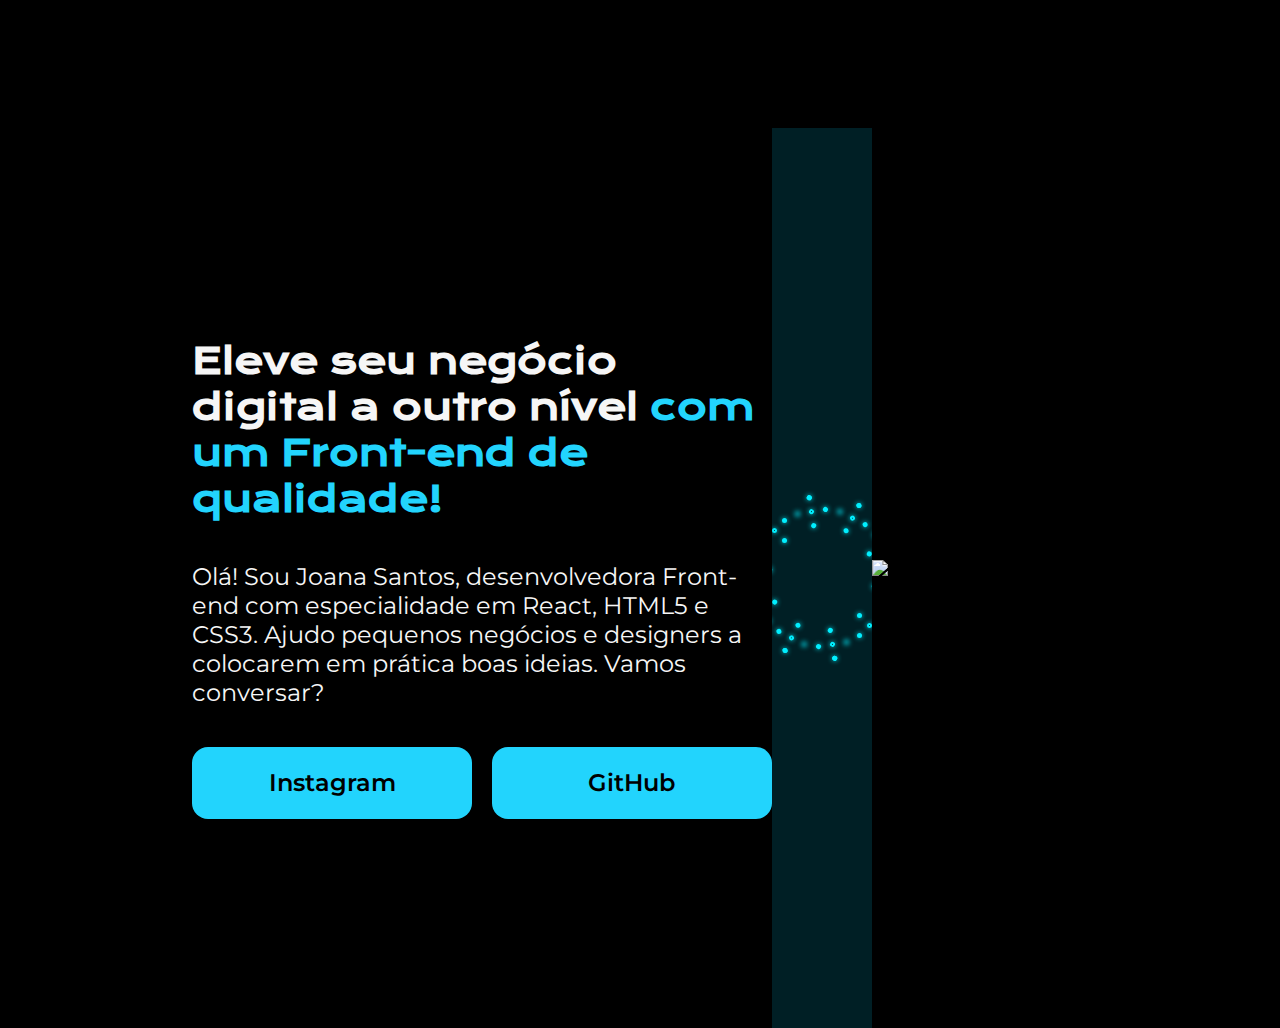
==== index.html @ e94f96c8 "Add files via upload" ====
<!DOCTYPE html>
<html lang="pt-br">
<head>
    <meta charset="UTF-8">
    <meta http-equiv="X-UA-Compatible" content="IE=edge">
    <meta name="viewport" content="width=device-width, initial-scale=1.0">
    <title>Portifólio do curso</title>
    <link rel="stylesheet" href="reset.css">
    <link rel="stylesheet" href="stylle.css">
    <link href="https://fonts.googleapis.com/css2?family=Krona+One&display=swap" rel="stylesheet">
    <link href="https://fonts.googleapis.com/css?family=Montserrat&display=swap" rel="stylesheet">

   
</head>
<body>
    <header></header>

    <main class="apresentacao">
        <section class="apresentacao__conteudo">
            <h1 class="apresentacao__conteudo__titulo">Eleve seu negócio digital a outro nível <strong>com um Front-end de qualidade!</strong></h1>
            
            <p class="apresentacao__conteudo__texto"> Olá! Sou Joana Santos, desenvolvedora Front-end com especialidade em React, 
                HTML5 e CSS3. Ajudo pequenos negócios e designers a colocarem em prática boas ideias. 
                Vamos conversar?</p>
        
            <div class="apresentacao__links">
                <a class="apresentacao__links__link" href="www.figma.com">Instagram</a>
                <a class="apresentacao__links__link" href="www.figma.com">GitHub</a>
            </div>

        </section>
        <div class="TESTELUZES">
            <div class="container">
                <div class="dots">
                    <span style="--i:1;"></span>
                    <span style="--i:2;"></span>
                    <span style="--i:3;"></span>
                    <span style="--i:4;"></span>
                    <span style="--i:5;"></span>
                    <span style="--i:6;"></span>
                    <span style="--i:7;"></span>
                    <span style="--i:8;"></span>
                    <span style="--i:9;"></span>
                    <span style="--i:10;"></span>
        
            </div>
            </div>

        </div>
        <img class="imagem" src="Imagem.png" alt="Foto da Joana Santos programando">
        
        </main>
</body>
</html>
---- stylle.css ----
body{
    background: black;
    height: 100vh;
    box-sizing: border-box ;
}

.apresentacao{
    margin: 10% 15%;
    display: flex;
    align-items: center;  
    justify-content: space-between;
}
.apresentacao__conteudo{
    width: 645px;
    display: flex;
    flex-direction: column;
    gap: 40px;
}
.apresentacao__conteudo__titulo {
  
    font-family: 'Krona One';
    font-style: normal;
    /*font-weight: 400;*/
    font-size: 36px;
    color: #F6F6F6;
    justify-content: center;
    

}
.apresentacao__conteudo__titulo strong{
    color: #22D4FD;
}
.apresentacao__conteudo__texto{
    

    font-family: 'Montserrat';
    font-style: normal;
    font-weight: 400;
    font-size: 24px;
   /* line-height: 36px;*/
    
    color: #F6F6F6;
    
    
}
.apresentacao__links{  
    display: flex;
    justify-content: space-between;

}
.apresentacao__links__link{
    font-family: 'Montserrat';
    font-weight: 600;
    background-color: #22D4FD;
    width: 280px;
    text-align: center;
    border-radius: 16px;
    font-size: 24px;
    padding: 21.5px 0;
    text-decoration: none;
    color: black;
    

}


/* teste de luzes*/
*
{
        margin: 0;
        padding: 0;
        box-sizing: border-box;
} 

.container{
    width: 100% ;
    min-height: 100vh;
    display: flex;
    justify-content: center;
    align-items: center;
    background:#001f25;
    overflow: hidden;
}

.dots{

    position: relative;
    width: 100px;
    height: 100px;

}

.dots span{
    position: absolute;
    top:0;
    left:0;
    width: 100%;
    height: 100%;
    transform: rotate(calc(36deg * var(--i)));

}

.dots span:before {
    content: "";
    
    position: absolute;
    top: 0;
    left: 0;
    width: 5px;
    height: 5px;
    background: transparent;
    
    border: 2px solid #00efff;
    
    border-radius: 50%;
    
    box-sizing: border-box;
    
    box-shadow: 0 0 5px #00efff, 
    -10px -10px 0 #00efff,
    -10px -10px 5px #00efff,
    10px 10px 0 #00efff,
    10px 10px 5px #00efff,
    10px -10px 0 #00efff,
    10px -10px 5px #00efff,
    -10px -10px 0 #00efff,
    -10px 10px 5px #00efff;

    transform-origin 5px; 
    animation: animateDots 5s linear infinite;
    animation-delay: calc(-0.25s * var(--i));
    transition: 2s;
}

.dots:hover span::before{
    transform-origin: 150px;
    box-shadow: 0 0 10px #00efff,
    -100px -100px 0 #00efff,
    100px 100px 10px #00efff,
    100px 100px 0 #00efff,
    100px -100px 10px #00efff,
    100px -100px 0 #00efff,
    100px -100px 10px #00efff,
    -100px 100px 0 #00efff,
    -100px 100px 10px #00efff;
    
}

@keyframes animateDots{

    0%
    {
        transform: rotate(0deg);
        filter: hue-rotate(0deg);
    }
    100%
    {
        transform: rotate(360deg);
        filter: hue-rotate(360deg);
    }

}
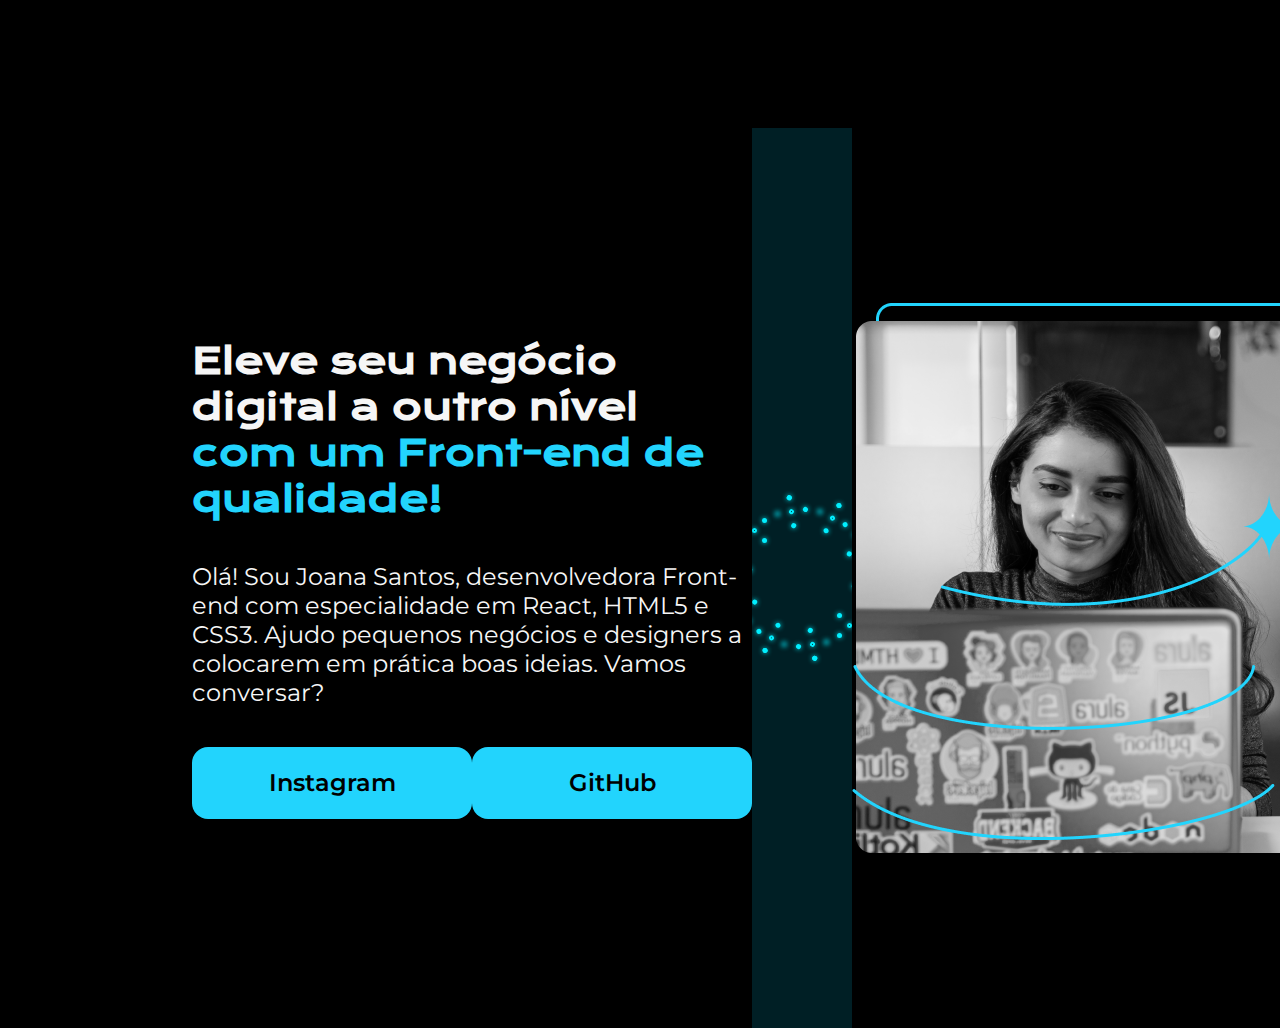
==== commit 5ec00f97: "Alteração para a proxima etapa" ====
--- a/index.html
+++ b/index.html
@@ -7,6 +7,7 @@
     <title>Portifólio do curso</title>
     <link rel="stylesheet" href="reset.css">
     <link rel="stylesheet" href="stylle.css">
+    <link rel="stylesheet" href="luzes.css">
     <link href="https://fonts.googleapis.com/css2?family=Krona+One&display=swap" rel="stylesheet">
     <link href="https://fonts.googleapis.com/css?family=Montserrat&display=swap" rel="stylesheet">
 
--- a/stylle.css
+++ b/stylle.css
@@ -2,6 +2,7 @@
 
 body{
     background: black;
+    /* background-image: url('luzes.css'); */
     height: 100vh;
     box-sizing: border-box ;
 }
@@ -66,99 +67,3 @@
 }
 
 
-/* teste de luzes*/
-*
-{
-        margin: 0;
-        padding: 0;
-        box-sizing: border-box;
-} 
-
-.container{
-    width: 100% ;
-    min-height: 100vh;
-    display: flex;
-    justify-content: center;
-    align-items: center;
-    background:#001f25;
-    overflow: hidden;
-}
-
-.dots{
-
-    position: relative;
-    width: 100px;
-    height: 100px;
-
-}
-
-.dots span{
-    position: absolute;
-    top:0;
-    left:0;
-    width: 100%;
-    height: 100%;
-    transform: rotate(calc(36deg * var(--i)));
-
-}
-
-.dots span:before {
-    content: "";
-    
-    position: absolute;
-    top: 0;
-    left: 0;
-    width: 5px;
-    height: 5px;
-    background: transparent;
-    
-    border: 2px solid #00efff;
-    
-    border-radius: 50%;
-    
-    box-sizing: border-box;
-    
-    box-shadow: 0 0 5px #00efff, 
-    -10px -10px 0 #00efff,
-    -10px -10px 5px #00efff,
-    10px 10px 0 #00efff,
-    10px 10px 5px #00efff,
-    10px -10px 0 #00efff,
-    10px -10px 5px #00efff,
-    -10px -10px 0 #00efff,
-    -10px 10px 5px #00efff;
-
-    transform-origin 5px; 
-    animation: animateDots 5s linear infinite;
-    animation-delay: calc(-0.25s * var(--i));
-    transition: 2s;
-}
-
-.dots:hover span::before{
-    transform-origin: 150px;
-    box-shadow: 0 0 10px #00efff,
-    -100px -100px 0 #00efff,
-    100px 100px 10px #00efff,
-    100px 100px 0 #00efff,
-    100px -100px 10px #00efff,
-    100px -100px 0 #00efff,
-    100px -100px 10px #00efff,
-    -100px 100px 0 #00efff,
-    -100px 100px 10px #00efff;
-    
-}
-
-@keyframes animateDots{
-
-    0%
-    {
-        transform: rotate(0deg);
-        filter: hue-rotate(0deg);
-    }
-    100%
-    {
-        transform: rotate(360deg);
-        filter: hue-rotate(360deg);
-    }
-
-}--- a/luzes.css
+++ b/luzes.css
@@ -0,0 +1,96 @@
+/* teste de luzes*/
+*
+{
+        margin: 0;
+        padding: 0;
+        box-sizing: border-box;
+} 
+
+.container{
+    width: 100% ;
+    min-height: 100vh;
+    display: flex;
+    justify-content: center;
+    align-items: center;
+    background:#001f25;
+    overflow: hidden;
+}
+
+.dots{
+
+    position: relative;
+    width: 100px;
+    height: 100px;
+
+}
+
+.dots span{
+    position: absolute;
+    top:0;
+    left:0;
+    width: 100%;
+    height: 100%;
+    transform: rotate(calc(36deg * var(--i)));
+
+}
+
+.dots span:before {
+    content: "";
+    
+    position: absolute;
+    top: 0;
+    left: 0;
+    width: 5px;
+    height: 5px;
+    background: transparent;
+    
+    border: 2px solid #00efff;
+    
+    border-radius: 50%;
+    
+    box-sizing: border-box;
+    
+    box-shadow: 0 0 5px #00efff, 
+    -10px -10px 0 #00efff,
+    -10px -10px 5px #00efff,
+    10px 10px 0 #00efff,
+    10px 10px 5px #00efff,
+    10px -10px 0 #00efff,
+    10px -10px 5px #00efff,
+    -10px -10px 0 #00efff,
+    -10px 10px 5px #00efff;
+
+    transform-origin 5px; 
+    animation: animateDots 5s linear infinite;
+    animation-delay: calc(-0.25s * var(--i));
+    transition: 2s;
+}
+
+.dots:hover span::before{
+    transform-origin: 150px;
+    box-shadow: 0 0 10px #00efff,
+    -100px -100px 0 #00efff,
+    100px 100px 10px #00efff,
+    100px 100px 0 #00efff,
+    100px -100px 10px #00efff,
+    100px -100px 0 #00efff,
+    100px -100px 10px #00efff,
+    -100px 100px 0 #00efff,
+    -100px 100px 10px #00efff;
+    
+}
+
+@keyframes animateDots{
+
+    0%
+    {
+        transform: rotate(0deg);
+        filter: hue-rotate(0deg);
+    }
+    100%
+    {
+        transform: rotate(360deg);
+        filter: hue-rotate(360deg);
+    }
+
+}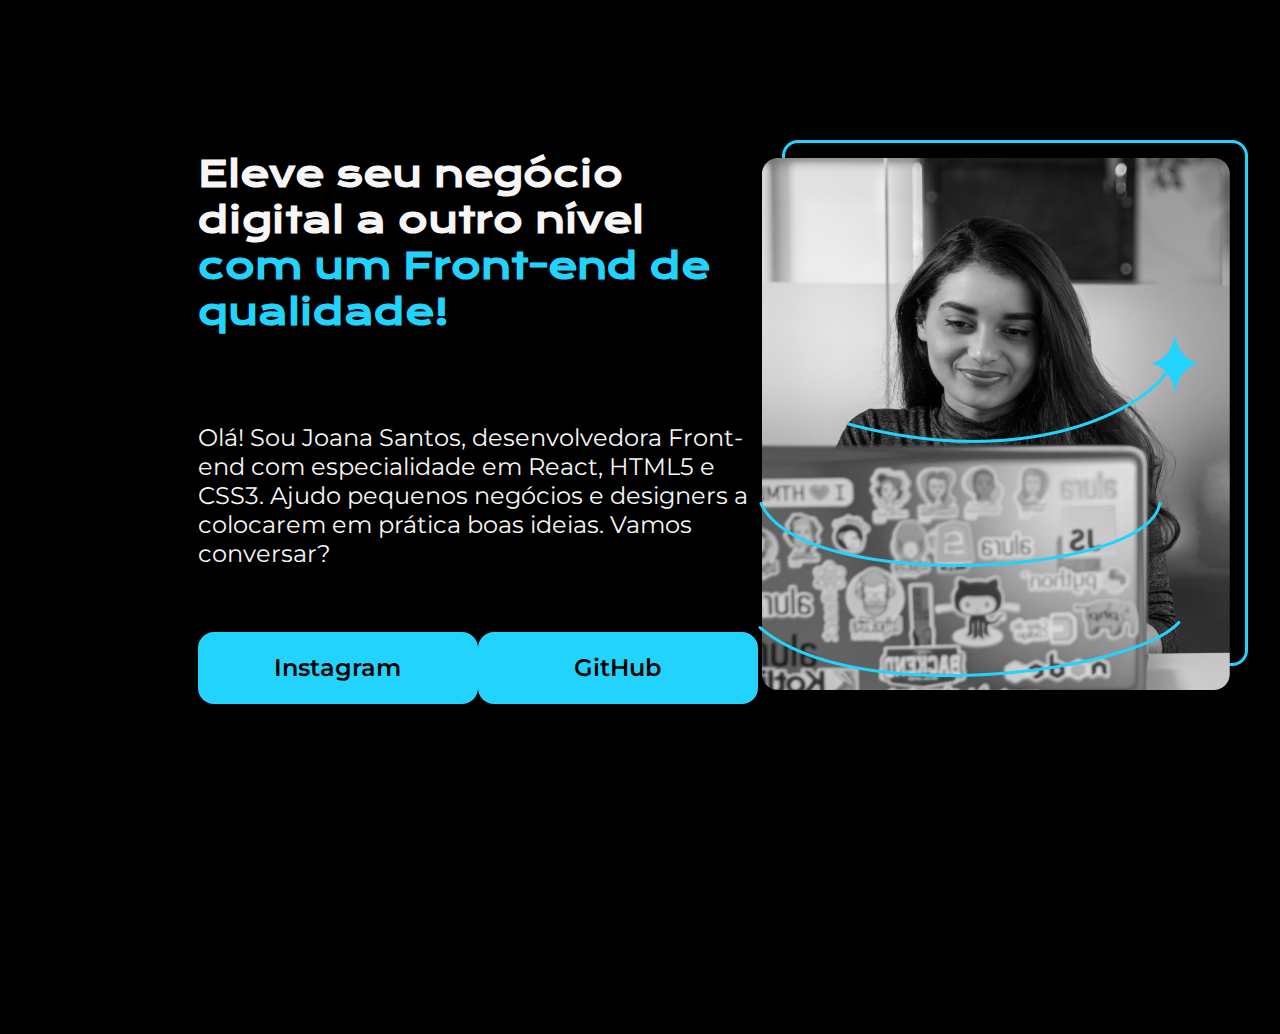
==== commit 07601464: "Finalizando" ====
--- a/index.html
+++ b/index.html
@@ -7,7 +7,6 @@
     <title>Portifólio do curso</title>
     <link rel="stylesheet" href="reset.css">
     <link rel="stylesheet" href="stylle.css">
-    <link rel="stylesheet" href="luzes.css">
     <link href="https://fonts.googleapis.com/css2?family=Krona+One&display=swap" rel="stylesheet">
     <link href="https://fonts.googleapis.com/css?family=Montserrat&display=swap" rel="stylesheet">
 
@@ -30,24 +29,7 @@
             </div>
 
         </section>
-        <div class="TESTELUZES">
-            <div class="container">
-                <div class="dots">
-                    <span style="--i:1;"></span>
-                    <span style="--i:2;"></span>
-                    <span style="--i:3;"></span>
-                    <span style="--i:4;"></span>
-                    <span style="--i:5;"></span>
-                    <span style="--i:6;"></span>
-                    <span style="--i:7;"></span>
-                    <span style="--i:8;"></span>
-                    <span style="--i:9;"></span>
-                    <span style="--i:10;"></span>
         
-            </div>
-            </div>
-
-        </div>
         <img class="imagem" src="Imagem.png" alt="Foto da Joana Santos programando">
         
         </main>
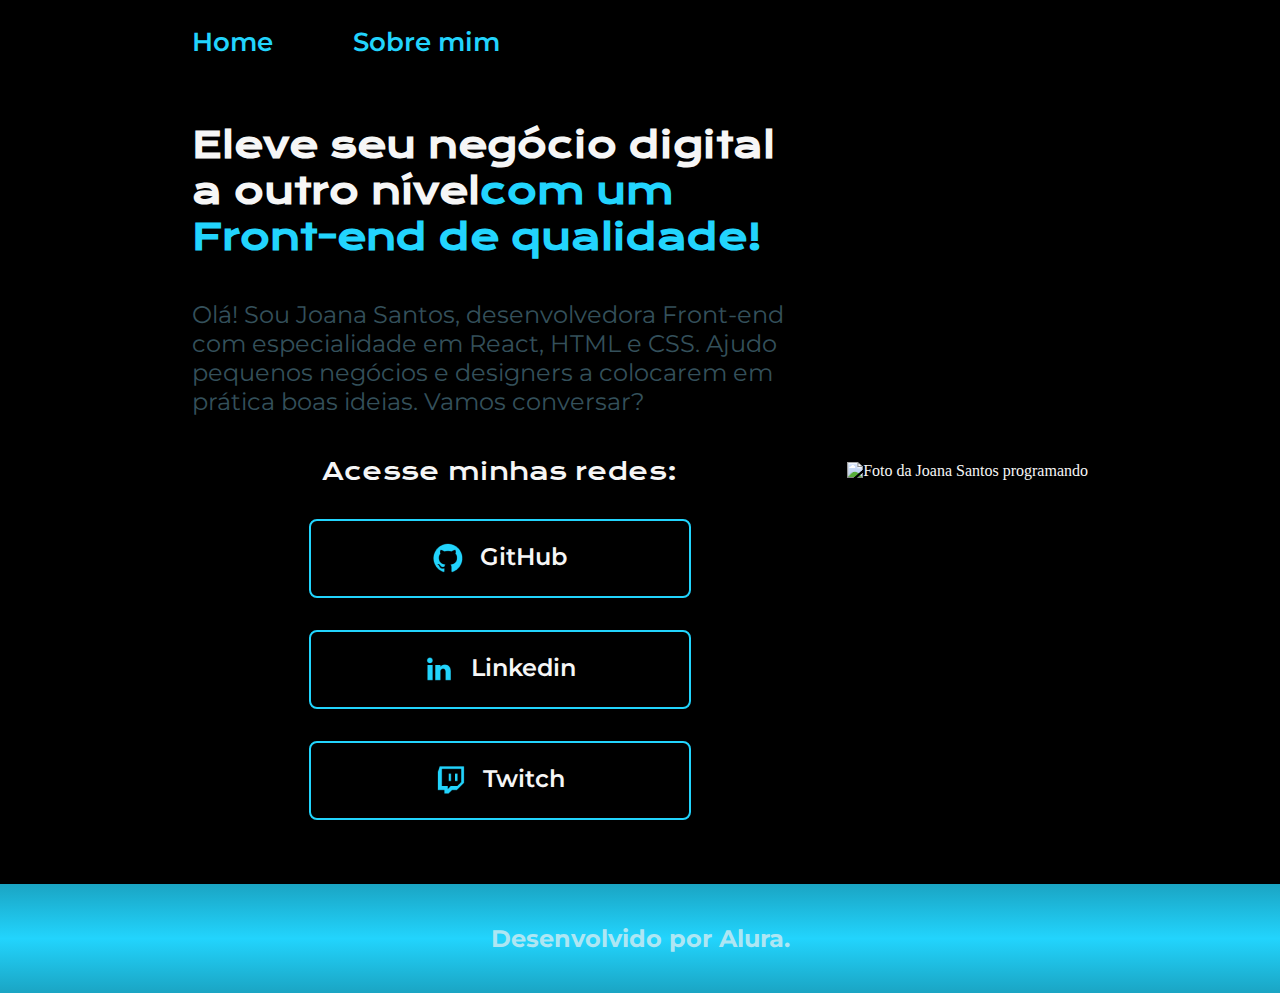
==== commit 42eb215a: "Finalizado" ====
--- a/index.html
+++ b/index.html
@@ -1,37 +1,46 @@
-<!DOCTYPE html>
-<html lang="pt-br">
-<head>
-    <meta charset="UTF-8">
-    <meta http-equiv="X-UA-Compatible" content="IE=edge">
-    <meta name="viewport" content="width=device-width, initial-scale=1.0">
-    <title>Portifólio do curso</title>
-    <link rel="stylesheet" href="reset.css">
-    <link rel="stylesheet" href="stylle.css">
-    <link href="https://fonts.googleapis.com/css2?family=Krona+One&display=swap" rel="stylesheet">
-    <link href="https://fonts.googleapis.com/css?family=Montserrat&display=swap" rel="stylesheet">
-
-   
-</head>
-<body>
-    <header></header>
-
-    <main class="apresentacao">
-        <section class="apresentacao__conteudo">
-            <h1 class="apresentacao__conteudo__titulo">Eleve seu negócio digital a outro nível <strong>com um Front-end de qualidade!</strong></h1>
-            
-            <p class="apresentacao__conteudo__texto"> Olá! Sou Joana Santos, desenvolvedora Front-end com especialidade em React, 
-                HTML5 e CSS3. Ajudo pequenos negócios e designers a colocarem em prática boas ideias. 
-                Vamos conversar?</p>
-        
-            <div class="apresentacao__links">
-                <a class="apresentacao__links__link" href="www.figma.com">Instagram</a>
-                <a class="apresentacao__links__link" href="www.figma.com">GitHub</a>
-            </div>
-
-        </section>
-        
-        <img class="imagem" src="Imagem.png" alt="Foto da Joana Santos programando">
-        
-        </main>
-</body>
+<!DOCTYPE html>
+<html lang="pt-br">
+
+<head>
+    <meta charset="UTF-8">
+    <meta http-equiv="X-UA-Compatible" content="IE=edge">
+    <meta name="viewport" content="width=device-width, initial-scale=1.0">
+    <title>Portifolio</title>
+    <link rel="stylesheet" href="style.css">
+</head>
+
+<body>
+    <header class="cabecalho">
+        <nav class="cabecalho__lista">
+            <a class="cabecalho__lista__link" href="index.html">Home</a></li>
+            <a class="cabecalho__lista__link" href="about.html">Sobre mim</a></li>
+        </nav>
+    </header>
+    <main class="apresentacao">
+        <section class="apresentacao__conteudo">
+            <h1 class="apresentacao__conteudo__titulo">Eleve seu negócio digital a outro nível<strong 
+            class="titulo-destaque">com um Front-end de qualidade!
+            </strong></h1>
+            <p class="apresentacao__conteudo__texto">Olá! Sou Joana Santos, desenvolvedora
+            Front-end com especialidade em React, HTML e
+            CSS. Ajudo pequenos negócios e designers a
+            colocarem em prática boas ideias. Vamos
+            conversar?</p>
+            <div class="apresentacao__links">
+                <h2 class="apresentacao__links__subtitulos">Acesse minhas redes:</h2>
+                <a class="apresentacao__links__link" href="#"><img src="./Logo Github.png" alt="Icone GitHub">GitHub</a>
+                <a class="apresentacao__links__link" href="https://github.com/guilhermeonrails"><img src="./Logo linkedin.png" alt="Icone GitHub">Linkedin</a>
+                <a class="apresentacao__links__link" href="https://github.com/guilhermeonrails"><img src="./Logo Twitch.png" alt="Icone GitHub">Twitch</a>
+            </div>
+            
+        </section>
+        <img class="imagem__teste" src="imagem.png" alt="Foto da Joana Santos programando">
+    </main>
+    <footer class="footer">
+        <div>
+        <p class="p">Desenvolvido por Alura.</p>
+        </div>
+    </footer>
+</body>
+
 </html>--- a/style.css
+++ b/style.css
@@ -0,0 +1,135 @@
+@import url('https://fonts.googleapis.com/css2?family=Krona+One&family=Montserrat:wght@400;600&display=swap');
+
+*{
+    margin: 0;
+    padding: 0;
+}
+
+body{
+    height: 100vh;
+    box-sizing: border-box;
+    background-color: #000000;
+    color: #F6F6F6;
+    
+    
+}
+.cabecalho{
+    padding: 2% 0 0 15%
+}
+.cabecalho__lista {
+
+
+    display: flex;
+    gap: 80px;
+    list-style-type: none;
+    
+}
+
+.cabecalho__lista__link{
+    font-family: "Montserrat";
+    font-weight: 600;
+    font-size: 26px;
+    text-decoration: none;
+    color: #22D4FD;
+    
+    
+
+}
+
+
+.titulo-destaque{
+    color: #22D4FD;
+}
+
+.apresentacao{
+    margin: 5% 15%;
+    display: flex;
+    align-items: center;
+    justify-content: space-between;
+}
+
+.apresentacao__conteudo{
+    width: 615px;
+    display: flex;
+    flex-direction: column;
+    gap: 40px;
+}
+
+.apresentacao__conteudo__titulo{
+    font-size: 36px;
+    font-family: 'Krona One', sans-serif;
+}
+
+.apresentacao__conteudo__texto{
+    font-size: 24px;
+    font-family: 'Montserrat', sans-serif;
+    color: #34505b;
+}
+
+.apresentacao__links{
+    display: flex;
+    justify-content: space-between;
+    flex-direction: column;
+    align-items: center;
+    gap: 32px;
+    
+}
+
+.apresentacao__links__subtitulos{
+    font-family: 'Krona one';
+    font-weight: 400;
+    font-size: 24px;
+}
+
+.apresentacao__links__link{
+    background-color:transparent;
+    width: 378px;
+    text-align: center;
+    border-radius: 8px;
+    font-size: 24px;
+    font-weight: 600;
+    padding: 21.5px 0;
+    text-decoration: none;
+    color: #F6F6F6;
+    font-family: 'Montserrat', sans-serif;
+    border: 2px solid #22D4FD;
+    display: flex;
+    justify-content: center;
+    gap: 16px;
+    
+}
+
+.apresentacao__links__link:hover{
+    border-color: #272727 ;
+    background-color: #272727;
+    /* transition-duration: 0.5s;  */
+    /* box-shadow: 0px 3px 3px 3px #baf1fd; */
+    border: 2px transparent #baf1fd ;
+    color: #baf1fd;
+    background: linear-gradient(#bbeaf5,transparent,#baf1fd);
+    filter: blur(0.5px);
+    
+   
+    
+    
+    
+}
+.apresentacao__links__link:active{
+box-shadow: none;
+transform: translate(0, 5px);
+filter: blur(1px); 
+}
+
+.footer{
+    background: linear-gradient(#22d5fdc5, #22D4FD,#22d5fdc5);
+    color:#aee6f3;
+    font-size: 24px;
+    font-weight: 400;
+    display: flex;
+    justify-content: center;
+    text-align: center;
+    padding: 40px;
+    font-family: "Montserrat";
+    font-weight: bold;
+
+}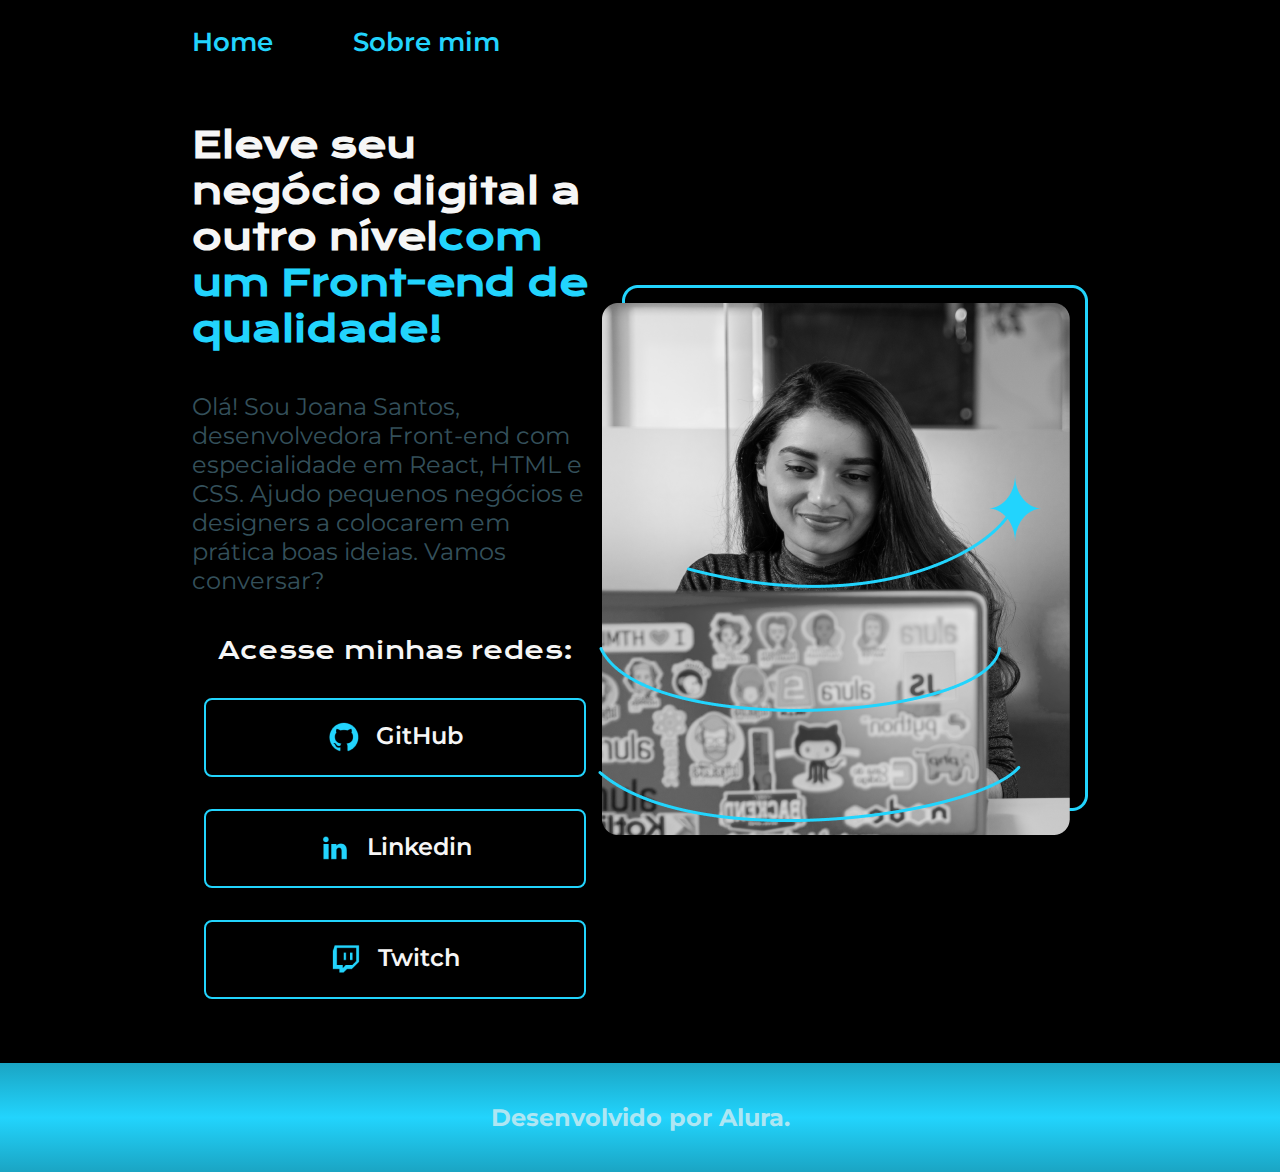
==== commit 554f7406: "alteração de pastas" ====
--- a/index.html
+++ b/index.html
@@ -6,7 +6,7 @@
     <meta http-equiv="X-UA-Compatible" content="IE=edge">
     <meta name="viewport" content="width=device-width, initial-scale=1.0">
     <title>Portifolio</title>
-    <link rel="stylesheet" href="style.css">
+    <link rel="stylesheet" href="./estilos/style.css">
 </head>
 
 <body>
@@ -28,13 +28,13 @@
             conversar?</p>
             <div class="apresentacao__links">
                 <h2 class="apresentacao__links__subtitulos">Acesse minhas redes:</h2>
-                <a class="apresentacao__links__link" href="#"><img src="./Logo Github.png" alt="Icone GitHub">GitHub</a>
-                <a class="apresentacao__links__link" href="https://github.com/guilhermeonrails"><img src="./Logo linkedin.png" alt="Icone GitHub">Linkedin</a>
-                <a class="apresentacao__links__link" href="https://github.com/guilhermeonrails"><img src="./Logo Twitch.png" alt="Icone GitHub">Twitch</a>
+                <a class="apresentacao__links__link" href="#"><img src="./img/Logo Github.png" alt="Icone GitHub">GitHub</a>
+                <a class="apresentacao__links__link" href="https://github.com/guilhermeonrails"><img src="./img/Logo linkedin.png" alt="Icone GitHub">Linkedin</a>
+                <a class="apresentacao__links__link" href="https://github.com/guilhermeonrails"><img src="./img/Logo Twitch.png" alt="Icone GitHub">Twitch</a>
             </div>
             
         </section>
-        <img class="imagem__teste" src="imagem.png" alt="Foto da Joana Santos programando">
+        <img class="imagem__teste" src="./img/Imagem.png" alt="Foto da Joana Santos programando">
     </main>
     <footer class="footer">
         <div>
--- a/estilos/style.css
+++ b/estilos/style.css
@@ -0,0 +1,135 @@
+@import url('https://fonts.googleapis.com/css2?family=Krona+One&family=Montserrat:wght@400;600&display=swap');
+
+*{
+    margin: 0;
+    padding: 0;
+}
+
+body{
+    height: 100vh;
+    box-sizing: border-box;
+    background-color: #000000;
+    color: #F6F6F6;
+    
+    
+}
+.cabecalho{
+    padding: 2% 0 0 15%
+}
+.cabecalho__lista {
+
+
+    display: flex;
+    gap: 80px;
+    list-style-type: none;
+    
+}
+
+.cabecalho__lista__link{
+    font-family: "Montserrat";
+    font-weight: 600;
+    font-size: 26px;
+    text-decoration: none;
+    color: #22D4FD;
+    
+    
+
+}
+
+
+.titulo-destaque{
+    color: #22D4FD;
+}
+
+.apresentacao{
+    margin: 5% 15%;
+    display: flex;
+    align-items: center;
+    justify-content: space-between;
+}
+
+.apresentacao__conteudo{
+    width: 615px;
+    display: flex;
+    flex-direction: column;
+    gap: 40px;
+}
+
+.apresentacao__conteudo__titulo{
+    font-size: 36px;
+    font-family: 'Krona One', sans-serif;
+}
+
+.apresentacao__conteudo__texto{
+    font-size: 24px;
+    font-family: 'Montserrat', sans-serif;
+    color: #34505b;
+}
+
+.apresentacao__links{
+    display: flex;
+    justify-content: space-between;
+    flex-direction: column;
+    align-items: center;
+    gap: 32px;
+    
+}
+
+.apresentacao__links__subtitulos{
+    font-family: 'Krona one';
+    font-weight: 400;
+    font-size: 24px;
+}
+
+.apresentacao__links__link{
+    background-color:transparent;
+    width: 378px;
+    text-align: center;
+    border-radius: 8px;
+    font-size: 24px;
+    font-weight: 600;
+    padding: 21.5px 0;
+    text-decoration: none;
+    color: #F6F6F6;
+    font-family: 'Montserrat', sans-serif;
+    border: 2px solid #22D4FD;
+    display: flex;
+    justify-content: center;
+    gap: 16px;
+    
+}
+
+.apresentacao__links__link:hover{
+    border-color: #272727 ;
+    background-color: #272727;
+    /* transition-duration: 0.5s;  */
+    /* box-shadow: 0px 3px 3px 3px #baf1fd; */
+    border: 2px transparent #baf1fd ;
+    color: #baf1fd;
+    background: linear-gradient(#bbeaf5,transparent,#baf1fd);
+    filter: blur(0.5px);
+    
+   
+    
+    
+    
+}
+.apresentacao__links__link:active{
+box-shadow: none;
+transform: translate(0, 5px);
+filter: blur(1px); 
+}
+
+.footer{
+    background: linear-gradient(#22d5fdc5, #22D4FD,#22d5fdc5);
+    color:#aee6f3;
+    font-size: 24px;
+    font-weight: 400;
+    display: flex;
+    justify-content: center;
+    text-align: center;
+    padding: 40px;
+    font-family: "Montserrat";
+    font-weight: bold;
+
+}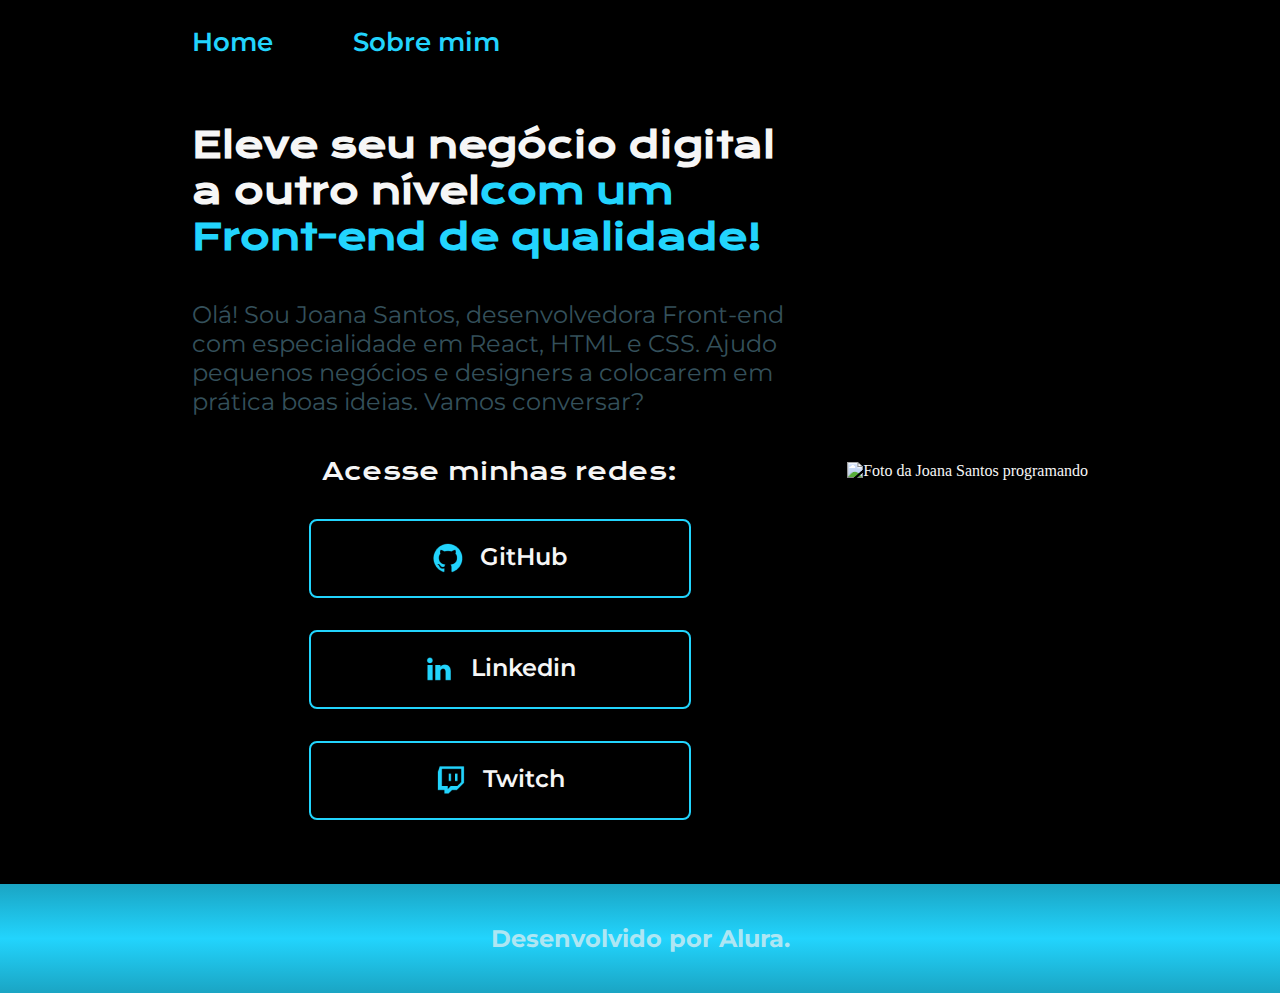
==== commit c7dc06e1: "Merge branch 'main' of https://github.com/DyeghoCunha/HTML-e-CSS---Portifolio-Alura" ====
--- a/index.html
+++ b/index.html
@@ -6,7 +6,7 @@
     <meta http-equiv="X-UA-Compatible" content="IE=edge">
     <meta name="viewport" content="width=device-width, initial-scale=1.0">
     <title>Portifolio</title>
-    <link rel="stylesheet" href="./estilos/style.css">
+    <link rel="stylesheet" href="style.css">
 </head>
 
 <body>
@@ -28,13 +28,13 @@
             conversar?</p>
             <div class="apresentacao__links">
                 <h2 class="apresentacao__links__subtitulos">Acesse minhas redes:</h2>
-                <a class="apresentacao__links__link" href="#"><img src="./img/Logo Github.png" alt="Icone GitHub">GitHub</a>
-                <a class="apresentacao__links__link" href="https://github.com/guilhermeonrails"><img src="./img/Logo linkedin.png" alt="Icone GitHub">Linkedin</a>
-                <a class="apresentacao__links__link" href="https://github.com/guilhermeonrails"><img src="./img/Logo Twitch.png" alt="Icone GitHub">Twitch</a>
+                <a class="apresentacao__links__link" href="#"><img src="./Logo Github.png" alt="Icone GitHub">GitHub</a>
+                <a class="apresentacao__links__link" href="https://github.com/guilhermeonrails"><img src="./Logo linkedin.png" alt="Icone GitHub">Linkedin</a>
+                <a class="apresentacao__links__link" href="https://github.com/guilhermeonrails"><img src="./Logo Twitch.png" alt="Icone GitHub">Twitch</a>
             </div>
             
         </section>
-        <img class="imagem__teste" src="./img/Imagem.png" alt="Foto da Joana Santos programando">
+        <img class="imagem__teste" src="imagem.png" alt="Foto da Joana Santos programando">
     </main>
     <footer class="footer">
         <div>
--- a/style.css
+++ b/style.css
@@ -0,0 +1,135 @@
+@import url('https://fonts.googleapis.com/css2?family=Krona+One&family=Montserrat:wght@400;600&display=swap');
+
+*{
+    margin: 0;
+    padding: 0;
+}
+
+body{
+    height: 100vh;
+    box-sizing: border-box;
+    background-color: #000000;
+    color: #F6F6F6;
+    
+    
+}
+.cabecalho{
+    padding: 2% 0 0 15%
+}
+.cabecalho__lista {
+
+
+    display: flex;
+    gap: 80px;
+    list-style-type: none;
+    
+}
+
+.cabecalho__lista__link{
+    font-family: "Montserrat";
+    font-weight: 600;
+    font-size: 26px;
+    text-decoration: none;
+    color: #22D4FD;
+    
+    
+
+}
+
+
+.titulo-destaque{
+    color: #22D4FD;
+}
+
+.apresentacao{
+    margin: 5% 15%;
+    display: flex;
+    align-items: center;
+    justify-content: space-between;
+}
+
+.apresentacao__conteudo{
+    width: 615px;
+    display: flex;
+    flex-direction: column;
+    gap: 40px;
+}
+
+.apresentacao__conteudo__titulo{
+    font-size: 36px;
+    font-family: 'Krona One', sans-serif;
+}
+
+.apresentacao__conteudo__texto{
+    font-size: 24px;
+    font-family: 'Montserrat', sans-serif;
+    color: #34505b;
+}
+
+.apresentacao__links{
+    display: flex;
+    justify-content: space-between;
+    flex-direction: column;
+    align-items: center;
+    gap: 32px;
+    
+}
+
+.apresentacao__links__subtitulos{
+    font-family: 'Krona one';
+    font-weight: 400;
+    font-size: 24px;
+}
+
+.apresentacao__links__link{
+    background-color:transparent;
+    width: 378px;
+    text-align: center;
+    border-radius: 8px;
+    font-size: 24px;
+    font-weight: 600;
+    padding: 21.5px 0;
+    text-decoration: none;
+    color: #F6F6F6;
+    font-family: 'Montserrat', sans-serif;
+    border: 2px solid #22D4FD;
+    display: flex;
+    justify-content: center;
+    gap: 16px;
+    
+}
+
+.apresentacao__links__link:hover{
+    border-color: #272727 ;
+    background-color: #272727;
+    /* transition-duration: 0.5s;  */
+    /* box-shadow: 0px 3px 3px 3px #baf1fd; */
+    border: 2px transparent #baf1fd ;
+    color: #baf1fd;
+    background: linear-gradient(#bbeaf5,transparent,#baf1fd);
+    filter: blur(0.5px);
+    
+   
+    
+    
+    
+}
+.apresentacao__links__link:active{
+box-shadow: none;
+transform: translate(0, 5px);
+filter: blur(1px); 
+}
+
+.footer{
+    background: linear-gradient(#22d5fdc5, #22D4FD,#22d5fdc5);
+    color:#aee6f3;
+    font-size: 24px;
+    font-weight: 400;
+    display: flex;
+    justify-content: center;
+    text-align: center;
+    padding: 40px;
+    font-family: "Montserrat";
+    font-weight: bold;
+
+}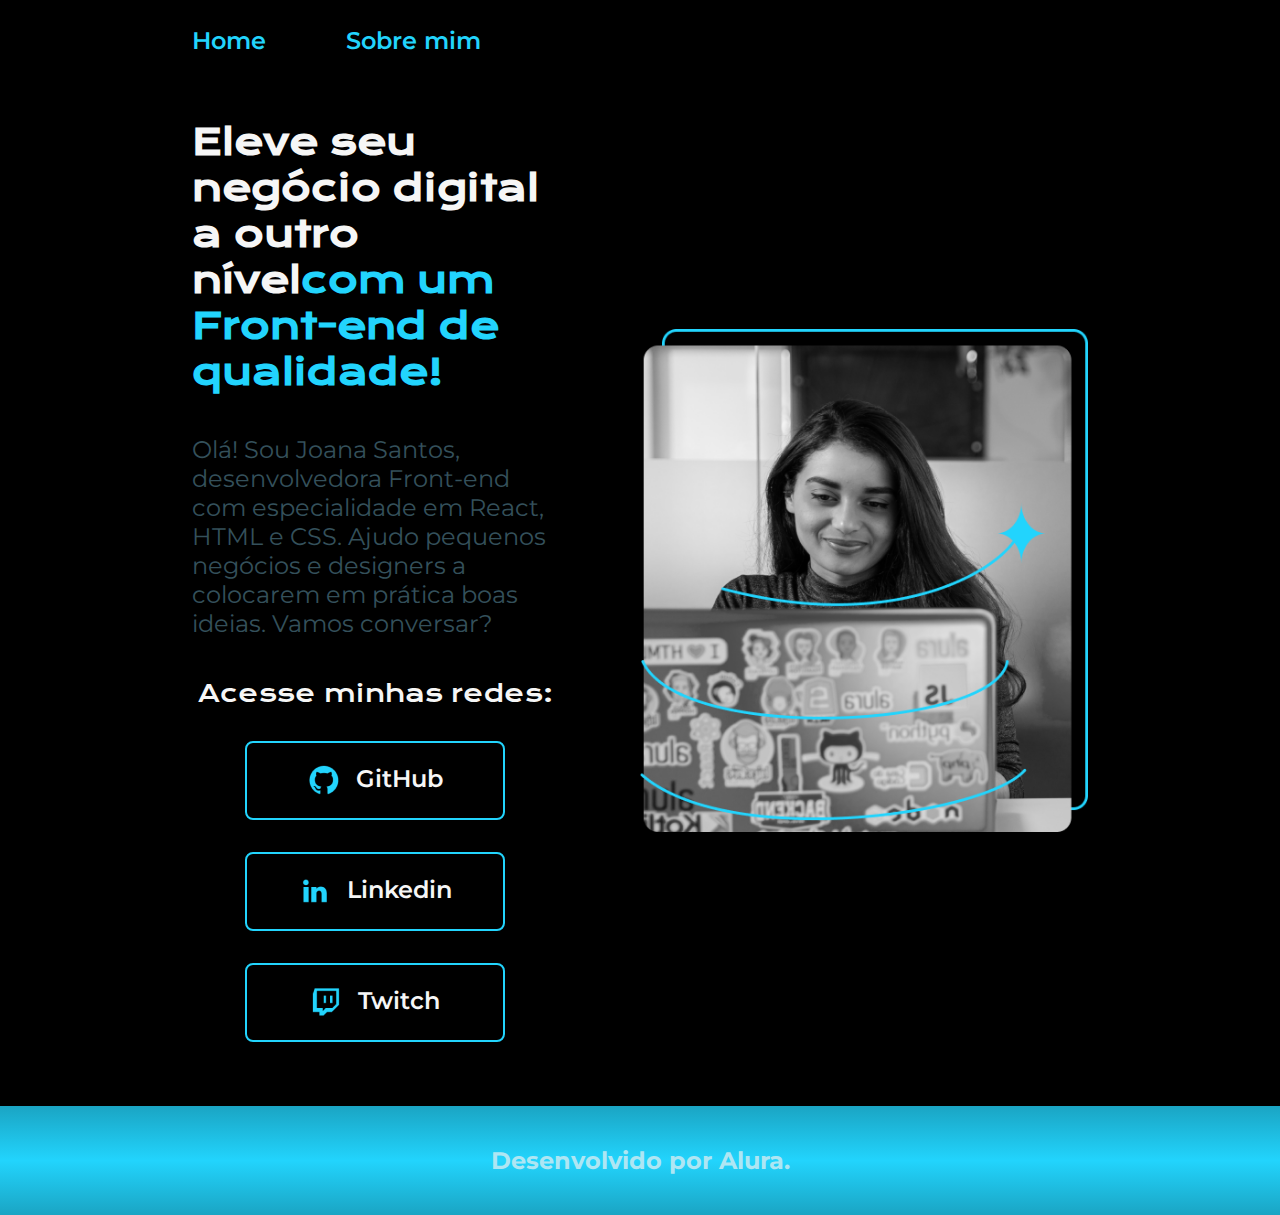
==== commit ecfdb72e: "finalizado" ====
--- a/index.html
+++ b/index.html
@@ -6,7 +6,7 @@
     <meta http-equiv="X-UA-Compatible" content="IE=edge">
     <meta name="viewport" content="width=device-width, initial-scale=1.0">
     <title>Portifolio</title>
-    <link rel="stylesheet" href="style.css">
+    <link rel="stylesheet" href="./estilos/style.css">
 </head>
 
 <body>
@@ -28,13 +28,13 @@
             conversar?</p>
             <div class="apresentacao__links">
                 <h2 class="apresentacao__links__subtitulos">Acesse minhas redes:</h2>
-                <a class="apresentacao__links__link" href="#"><img src="./Logo Github.png" alt="Icone GitHub">GitHub</a>
-                <a class="apresentacao__links__link" href="https://github.com/guilhermeonrails"><img src="./Logo linkedin.png" alt="Icone GitHub">Linkedin</a>
-                <a class="apresentacao__links__link" href="https://github.com/guilhermeonrails"><img src="./Logo Twitch.png" alt="Icone GitHub">Twitch</a>
+                <a class="apresentacao__links__link" href="#"><img src="./img/Logo Github.png" alt="Icone GitHub">GitHub</a>
+                <a class="apresentacao__links__link" href="https://github.com/guilhermeonrails"><img src="./img/Logo linkedin.png" alt="Icone GitHub">Linkedin</a>
+                <a class="apresentacao__links__link" href="https://github.com/guilhermeonrails"><img src="./img/Logo Twitch.png" alt="Icone GitHub">Twitch</a>
             </div>
             
         </section>
-        <img class="imagem__teste" src="imagem.png" alt="Foto da Joana Santos programando">
+        <img class="apresentacao__imagem" src="./img/Imagem.png" alt="Foto da Joana Santos programando">
     </main>
     <footer class="footer">
         <div>
--- a/estilos/style.css
+++ b/estilos/style.css
@@ -0,0 +1,166 @@
+@import url('https://fonts.googleapis.com/css2?family=Krona+One&family=Montserrat:wght@400;600&display=swap');
+
+*{
+    margin: 0;
+    padding: 0;
+}
+
+body{
+    height: 100vh;
+    box-sizing: border-box;
+    background-color: #000000;
+    color: #F6F6F6;
+    
+    
+}
+.cabecalho{
+    padding: 2% 0 0 15%
+}
+.cabecalho__lista{
+
+
+    display: flex;
+    gap: 80px;
+    list-style-type: none;
+    
+}
+
+.cabecalho__lista__link{
+    font-family: "Montserrat";
+    font-weight: 600;
+    font-size: 1.5rem;
+    text-decoration: none;
+    color: #22D4FD;
+    
+    
+
+}
+
+
+.titulo-destaque{
+    color: #22D4FD;
+}
+
+.apresentacao{
+    margin: 5% 15%;
+    display: flex;
+    align-items: center;
+    justify-content: space-between;
+    gap:82px
+}
+
+
+
+.apresentacao__conteudo{
+    width: 50%;
+    display: flex;
+    flex-direction: column;
+    gap: 40px;
+}
+
+.apresentacao__conteudo__titulo{
+    font-size: 2.25rem;
+    font-family: 'Krona One', sans-serif;
+}
+
+.apresentacao__conteudo__texto{
+    font-size: 1.5rem;
+    font-family: 'Montserrat', sans-serif;
+    color: #34505b;
+}
+
+.apresentacao__links{
+    display: flex;
+    justify-content: space-between;
+    flex-direction: column;
+    align-items: center;
+    gap: 32px;
+    
+}
+
+.apresentacao__links__subtitulos{
+    font-family: 'Krona one';
+    font-weight: 400;
+    font-size: 1.5rem;
+}
+
+.apresentacao__links__link{
+    background-color:transparent;
+    width: 70%;
+    text-align: center;
+    border-radius: 8px;
+    font-size: 1.5rem;
+    font-weight: 600;
+    padding: 21.5px 0;
+    text-decoration: none;
+    color: #F6F6F6;
+    font-family: 'Montserrat', sans-serif;
+    border: 2px solid #22D4FD;
+    display: flex;
+    justify-content: center;
+    gap: 16px;
+    
+}
+
+.apresentacao__links__link:hover{
+    border-color: #272727 ;
+    background-color: #272727;
+    /* transition-duration: 0.5s;  */
+    /* box-shadow: 0px 3px 3px 3px #baf1fd; */
+    border: 2px transparent #baf1fd ;
+    color: #baf1fd;
+    background: linear-gradient(#bbeaf5,transparent,#baf1fd);
+    filter: blur(0.5px);
+    
+   
+    
+    
+    
+}
+.apresentacao__links__link:active{
+box-shadow: none;
+transform: translate(0, 5px);
+filter: blur(1px); 
+}
+
+.apresentacao__imagem{
+
+    width: 50%;
+
+}
+
+.footer{
+    background: linear-gradient(#22d5fdc5, #22D4FD,#22d5fdc5);
+    color:#aee6f3;
+    font-size: 1.5rem;
+    font-weight: 400;
+    display: flex;
+    justify-content: center;
+    text-align: center;
+    padding: 40px;
+    font-family: "Montserrat";
+    font-weight: bold;
+
+}
+
+@media (max-width:1200px){
+    
+    .cabecalho{
+        padding: 10%;
+
+    }
+    .cabecalho__lista{
+        justify-content: center;
+
+    }
+    .apresentacao{
+        flex-direction: column-reverse;
+        padding: 5%;
+    }
+    .apresentacao__conteudo{
+        width: auto;
+    }
+    .aprensetacao__imagem{
+        width: auto;
+    }
+}